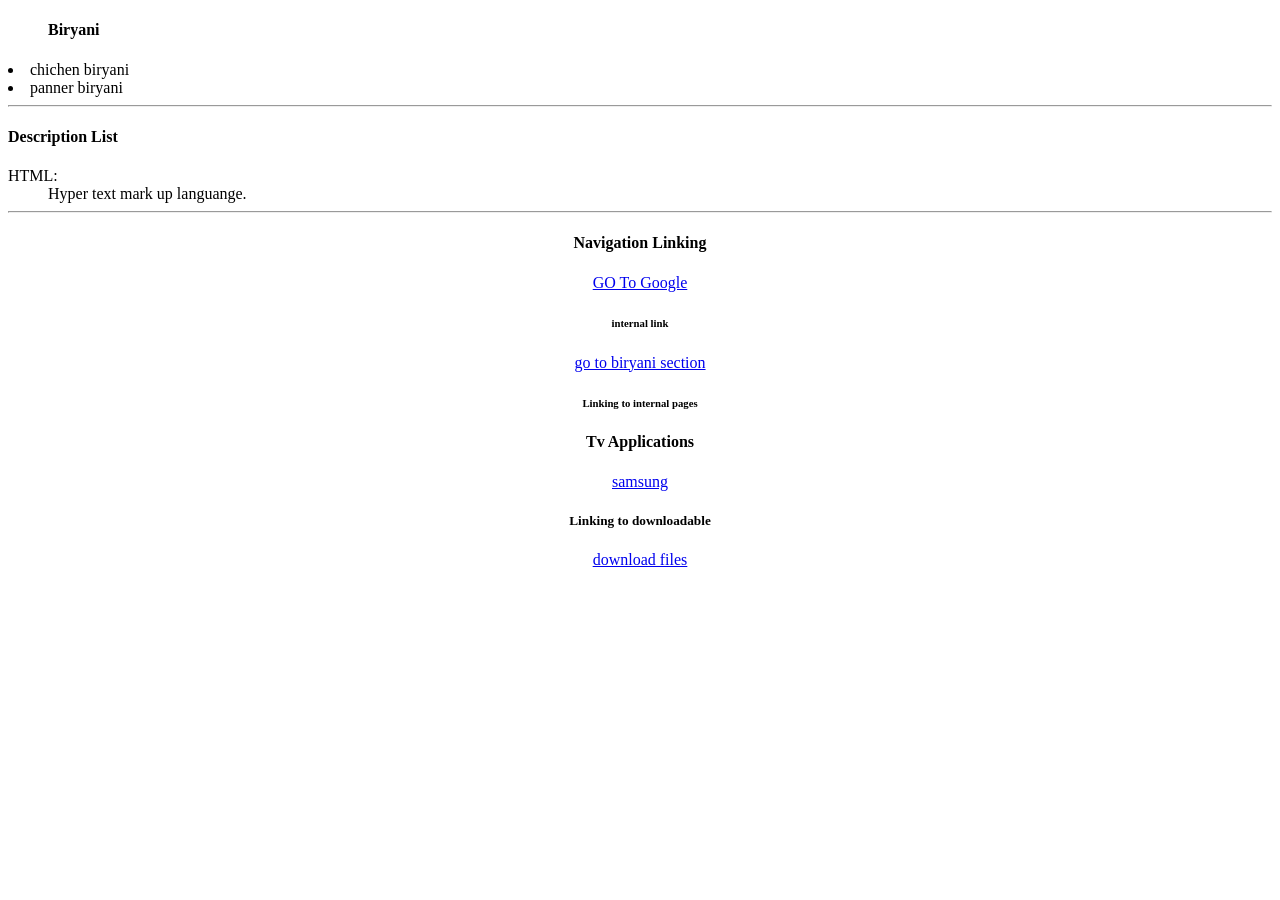
==== index.html @ ebe16415 "first commit" ====
<!DOCTYPE html>
<html lang="en">
<head>
    <meta charset="UTF-8">
    <meta name="viewport" content="width=device-width, initial-scale=1.0">
    <title>Document</title>
</head>
<body>
    <ul type="square" id="internal"><h4>Biryani</h4></ul>
  <li>chichen biryani</li>
  <li>panner biryani</li>  
  <hr>
  <dl><h4>Description List</h4></dl>
  <dt>HTML:</dt>
  <dd>Hyper text mark up languange.</dd>
  <hr>
  <center>
    <h4>Navigation Linking</h4>
    <a href="https://google.com">GO To Google</a>

    <h6>internal link</h6>
    <a href="#internal"> go to biryani section</a>
    
    <h6>Linking to internal pages</h6>
    <h4>Tv Applications</h4>
    <a href="samsung.html" target="'_blank">samsung</a>
    
    <h5>Linking to downloadable</h5>
    <a href="c:\Users\dell\Downloads\vennela divya.pdf" target="_blank" downloads>download files</a>
  </center>
</body>
</html>
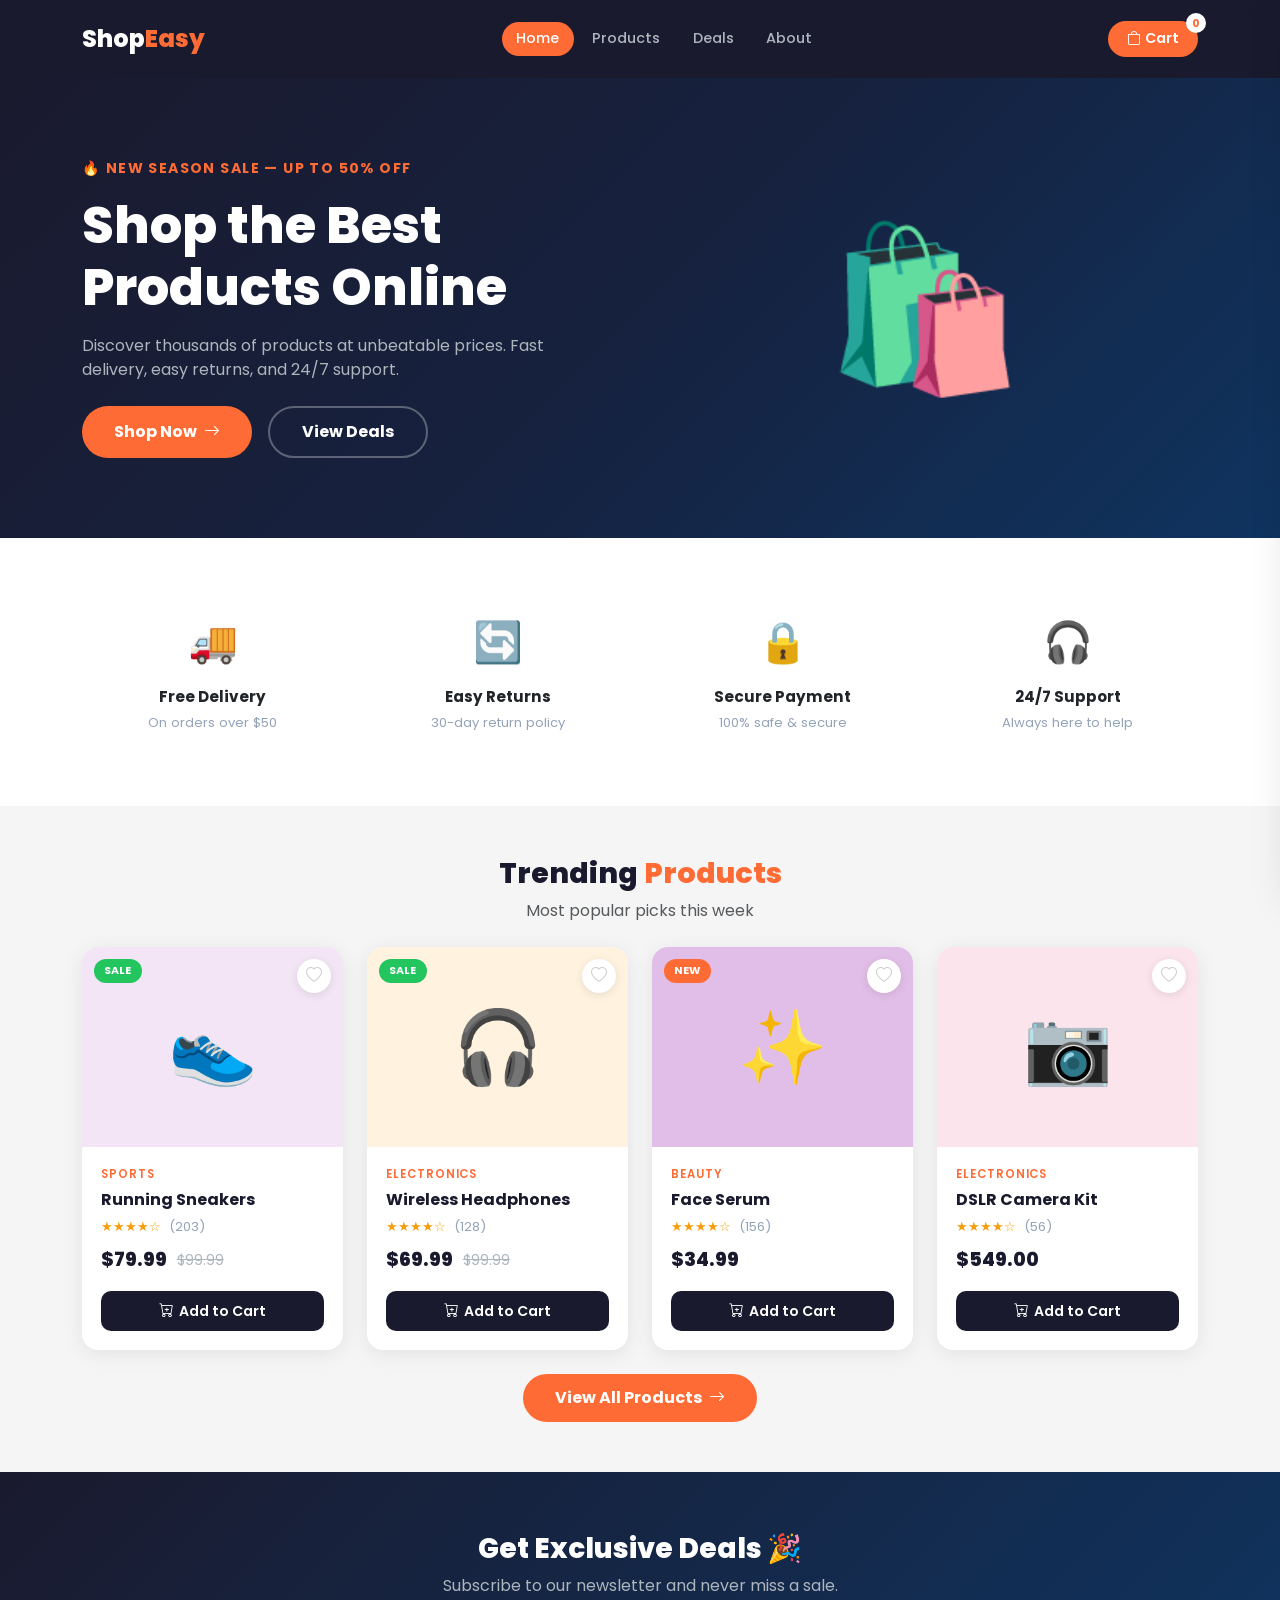
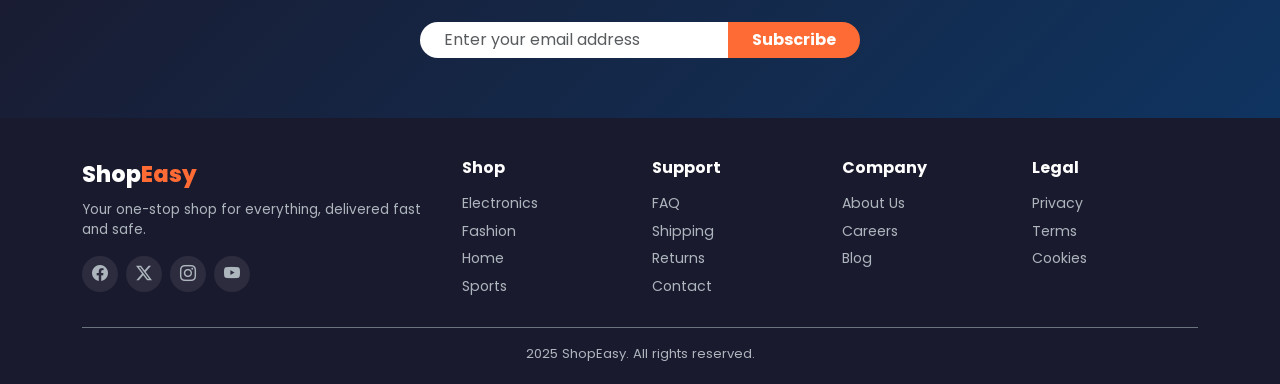
==== commit 5f51d399: "Add files via upload" ====
--- a/index.html
+++ b/index.html
@@ -1,32 +1,801 @@
-<!DOCTYPE html>
-<html lang="en">
-<head>
-    <meta charset="UTF-8">
-    <meta name="viewport" content="width=device-width, initial-scale=1.0">
-    <title>Document</title>
-</head>
-<body>
-    <ul type="square" id="internal"><h4>Biryani</h4></ul>
-  <li>chichen biryani</li>
-  <li>panner biryani</li>  
-  <hr>
-  <dl><h4>Description List</h4></dl>
-  <dt>HTML:</dt>
-  <dd>Hyper text mark up languange.</dd>
-  <hr>
-  <center>
-    <h4>Navigation Linking</h4>
-    <a href="https://google.com">GO To Google</a>
-
-    <h6>internal link</h6>
-    <a href="#internal"> go to biryani section</a>
-    
-    <h6>Linking to internal pages</h6>
-    <h4>Tv Applications</h4>
-    <a href="samsung.html" target="'_blank">samsung</a>
-    
-    <h5>Linking to downloadable</h5>
-    <a href="c:\Users\dell\Downloads\vennela divya.pdf" target="_blank" downloads>download files</a>
-  </center>
-</body>
+<!DOCTYPE html>
+<html lang="en">
+<head>
+  <meta charset="UTF-8"/>
+  <meta name="viewport" content="width=device-width, initial-scale=1.0"/>
+  <title>ShopEasy - E-Commerce</title>
+  <link href="https://cdn.jsdelivr.net/npm/bootstrap@5.3.3/dist/css/bootstrap.min.css" rel="stylesheet"/>
+  <link href="https://cdn.jsdelivr.net/npm/bootstrap-icons@1.11.3/font/bootstrap-icons.css" rel="stylesheet"/>
+  <link href="https://fonts.googleapis.com/css2?family=Poppins:wght@400;500;600;700;800&display=swap" rel="stylesheet"/>
+  <style>
+    :root {
+      --primary: #ff6b35;
+      --primary-dark: #e55a24;
+      --dark: #1a1a2e;
+    }
+    * { box-sizing: border-box; }
+    body { font-family: 'Poppins', sans-serif; background: #f5f5f5; margin: 0; }
+    .page { display: none; }
+    .page.active { display: block; animation: fadeIn .3s ease; }
+    @keyframes fadeIn { from{opacity:0;transform:translateY(10px)} to{opacity:1;transform:translateY(0)} }
+
+    /* NAVBAR */
+    .navbar { background: var(--dark); padding: 1rem 0; position: sticky; top: 0; z-index: 999; }
+    .navbar-brand { font-size: 1.5rem; font-weight: 800; color: #fff !important; text-decoration: none; }
+    .navbar-brand span { color: var(--primary); }
+    .nav-link { color: #adb5bd !important; font-weight: 500; font-size: .9rem; cursor: pointer; padding: .4rem .9rem !important; border-radius: 20px; transition: all .2s; }
+    .nav-link:hover { color: #fff !important; background: rgba(255,255,255,.08); }
+    .nav-link.active-nav { color: #fff !important; background: var(--primary) !important; }
+    .cart-btn { background: var(--primary); color: #fff; border: none; border-radius: 25px; padding: .45rem 1.2rem; font-size: .88rem; font-weight: 600; cursor: pointer; font-family: 'Poppins', sans-serif; transition: background .2s; position: relative; }
+    .cart-btn:hover { background: var(--primary-dark); }
+    .cart-count { position: absolute; top: -8px; right: -8px; background: #fff; color: var(--primary); border-radius: 50%; width: 20px; height: 20px; font-size: .7rem; font-weight: 700; display: flex; align-items: center; justify-content: center; }
+
+    /* HERO */
+    .hero { background: linear-gradient(135deg,#1a1a2e,#16213e,#0f3460); padding: 80px 0; color: #fff; }
+    .hero h1 { font-size: clamp(2rem,5vw,3.2rem); font-weight: 800; line-height: 1.2; }
+    .hero p { color: #adb5bd; max-width: 480px; }
+    .hero-img { font-size: 10rem; text-align: center; animation: float 3s ease-in-out infinite; }
+    @keyframes float { 0%,100%{transform:translateY(0)} 50%{transform:translateY(-18px)} }
+    .btn-custom { background: var(--primary); color: #fff; border: none; border-radius: 30px; padding: .75rem 2rem; font-size: 1rem; font-weight: 700; font-family: 'Poppins',sans-serif; cursor: pointer; transition: background .2s,transform .1s; display: inline-block; }
+    .btn-custom:hover { background: var(--primary-dark); transform: scale(1.04); }
+
+    /* FEATURES */
+    .features-section { background: #fff; padding: 50px 0; }
+    .feature-card { text-align: center; padding: 1.5rem; }
+    .feature-icon { font-size: 2.5rem; margin-bottom: 1rem; }
+    .feature-card h6 { font-size: .95rem; font-weight: 700; margin-bottom: .4rem; }
+    .feature-card p { font-size: .82rem; color: #94a3b8; margin: 0; }
+
+    /* FILTER */
+    .filter-btn { border: 1.5px solid #dee2e6; background: #fff; border-radius: 25px; padding: .4rem 1.1rem; font-size: .85rem; font-weight: 600; cursor: pointer; font-family: 'Poppins',sans-serif; transition: all .2s; color: #555; }
+    .filter-btn:hover { border-color: var(--primary); color: var(--primary); }
+    .filter-btn.active { background: var(--primary); color: #fff; border-color: var(--primary); }
+
+    /* PRODUCTS */
+    .products-section { padding: 50px 0; }
+    .section-title { font-size: 1.8rem; font-weight: 800; color: var(--dark); }
+    .section-title span { color: var(--primary); }
+    .product-card { background: #fff; border-radius: 16px; overflow: hidden; border: none; box-shadow: 0 4px 20px rgba(0,0,0,.08); transition: transform .3s,box-shadow .3s; height: 100%; }
+    .product-card:hover { transform: translateY(-6px); box-shadow: 0 16px 40px rgba(0,0,0,.12); }
+    .product-img { height: 200px; display: flex; align-items: center; justify-content: center; font-size: 5rem; position: relative; }
+    .badge-new { position:absolute;top:12px;left:12px;background:var(--primary);color:#fff;font-size:.68rem;font-weight:700;padding:.25rem .65rem;border-radius:20px; }
+    .badge-sale { position:absolute;top:12px;left:12px;background:#22c55e;color:#fff;font-size:.68rem;font-weight:700;padding:.25rem .65rem;border-radius:20px; }
+    .wishlist-btn { position:absolute;top:12px;right:12px;width:34px;height:34px;border-radius:50%;background:#fff;border:none;cursor:pointer;display:flex;align-items:center;justify-content:center;font-size:1rem;color:#ccc;box-shadow:0 2px 8px rgba(0,0,0,.1);transition:color .2s,transform .1s; }
+    .wishlist-btn:hover,.wishlist-btn.active { color:#ef4444;transform:scale(1.1); }
+    .product-body { padding: 1.2rem; }
+    .product-category { font-size:.72rem;font-weight:600;color:var(--primary);text-transform:uppercase;letter-spacing:.08em;margin-bottom:.3rem; }
+    .product-name { font-size:1rem;font-weight:700;color:var(--dark);margin-bottom:.3rem; }
+    .product-rating { color:#f59e0b;font-size:.82rem;margin-bottom:.6rem; }
+    .product-rating span { color:#94a3b8;margin-left:4px; }
+    .price-wrap { display:flex;align-items:center;gap:.6rem;margin-bottom:1rem; }
+    .price-new { font-size:1.2rem;font-weight:800;color:var(--dark); }
+    .price-old { font-size:.88rem;color:#adb5bd;text-decoration:line-through; }
+    .add-to-cart { width:100%;background:var(--dark);color:#fff;border:none;border-radius:10px;padding:.6rem;font-size:.88rem;font-weight:600;font-family:'Poppins',sans-serif;cursor:pointer;transition:background .2s;display:flex;align-items:center;justify-content:center;gap:6px; }
+    .add-to-cart:hover { background:var(--primary); }
+    .add-to-cart.added { background:#22c55e; }
+
+    /* CART */
+    .cart-overlay { position:fixed;inset:0;background:rgba(0,0,0,.5);z-index:1040;opacity:0;pointer-events:none;transition:opacity .3s; }
+    .cart-overlay.open { opacity:1;pointer-events:all; }
+    .cart-sidebar { position:fixed;right:-420px;top:0;bottom:0;width:400px;background:#fff;z-index:1050;display:flex;flex-direction:column;box-shadow:-8px 0 40px rgba(0,0,0,.15);transition:right .3s; }
+    .cart-sidebar.open { right:0; }
+    .cart-header { padding:1.5rem;border-bottom:1px solid #eee;display:flex;justify-content:space-between;align-items:center; }
+    .cart-header h5 { font-size:1.1rem;font-weight:800;margin:0; }
+    .cart-close { background:none;border:none;font-size:1.4rem;cursor:pointer;color:#666; }
+    .cart-items { flex:1;overflow-y:auto;padding:1rem 1.5rem; }
+    .cart-empty { text-align:center;padding:3rem 1rem;color:#adb5bd; }
+    .cart-empty i { font-size:3.5rem;display:block;margin-bottom:1rem; }
+    .cart-item { display:flex;gap:14px;padding:.9rem 0;border-bottom:1px solid #f1f5f9;align-items:center; }
+    .cart-item-img { width:64px;height:64px;border-radius:10px;background:#f8f9fa;display:flex;align-items:center;justify-content:center;font-size:1.8rem;flex-shrink:0; }
+    .cart-item-info { flex:1;min-width:0; }
+    .cart-item-name { font-size:.88rem;font-weight:600;margin-bottom:.2rem; }
+    .cart-item-price { font-size:.82rem;color:var(--primary);font-weight:700; }
+    .qty-wrap { display:flex;align-items:center;gap:6px;margin-top:.3rem; }
+    .qty-btn { width:26px;height:26px;border-radius:50%;border:1.5px solid #dee2e6;background:#fff;cursor:pointer;display:flex;align-items:center;justify-content:center;font-size:.8rem;transition:all .15s; }
+    .qty-btn:hover { border-color:var(--primary);color:var(--primary); }
+    .qty-val { font-size:.85rem;font-weight:700;width:20px;text-align:center; }
+    .remove-item { background:none;border:none;color:#ccc;cursor:pointer;font-size:1rem;transition:color .15s; }
+    .remove-item:hover { color:#ef4444; }
+    .cart-footer { padding:1.2rem 1.5rem;border-top:1px solid #eee; }
+    .cart-total { display:flex;justify-content:space-between;align-items:center;margin-bottom:1rem; }
+    .cart-total span:last-child { font-size:1.3rem;font-weight:800;color:var(--dark); }
+    .checkout-btn { width:100%;background:var(--primary);color:#fff;border:none;border-radius:12px;padding:.85rem;font-size:1rem;font-weight:700;font-family:'Poppins',sans-serif;cursor:pointer;transition:background .2s; }
+    .checkout-btn:hover { background:var(--primary-dark); }
+
+    /* DEALS */
+    .deal-banner { border-radius:16px;padding:2rem;color:#fff;overflow:hidden; }
+    .deal-banner h3 { font-weight:800; }
+    .deal-banner p { opacity:.85;margin-bottom:1rem; }
+    .countdown { display:flex;gap:10px;margin-top:.5rem; }
+    .count-box { background:rgba(255,255,255,.2);border-radius:8px;padding:.4rem .8rem;text-align:center; }
+    .count-box span { display:block;font-size:1.4rem;font-weight:800;line-height:1; }
+    .count-box small { font-size:.65rem;opacity:.8;text-transform:uppercase; }
+
+    /* ABOUT */
+    .about-hero { background:linear-gradient(135deg,#1a1a2e,#0f3460);padding:80px 0;color:#fff;text-align:center; }
+    .about-hero h1 { font-size:3rem;font-weight:900; }
+    .team-card { background:#fff;border-radius:16px;padding:1.5rem;text-align:center;box-shadow:0 4px 20px rgba(0,0,0,.08);transition:transform .3s; }
+    .team-card:hover { transform:translateY(-6px); }
+    .team-avatar { font-size:4rem;margin-bottom:.8rem; }
+    .team-card h6 { font-weight:800;margin-bottom:.2rem; }
+    .team-card p { font-size:.8rem;color:#94a3b8;margin:0; }
+    .stat-box { background:#fff;border-radius:16px;padding:2rem;text-align:center;box-shadow:0 4px 20px rgba(0,0,0,.08); }
+    .stat-box h2 { font-size:2.5rem;font-weight:900;color:var(--primary);margin-bottom:.3rem; }
+    .stat-box p { color:#94a3b8;margin:0;font-size:.88rem; }
+
+    /* TOAST */
+    .toast-msg { position:fixed;bottom:24px;left:50%;transform:translateX(-50%) translateY(80px);background:var(--dark);color:#fff;padding:.7rem 1.5rem;border-radius:30px;font-size:.88rem;font-weight:600;z-index:9999;transition:transform .3s,opacity .3s;opacity:0;pointer-events:none; }
+    .toast-msg.show { transform:translateX(-50%) translateY(0);opacity:1; }
+
+    /* FOOTER */
+    footer { background:var(--dark);color:#adb5bd;padding:40px 0 20px; }
+    footer h6 { color:#fff;font-weight:700;margin-bottom:1rem; }
+    footer a { color:#adb5bd;text-decoration:none;font-size:.88rem;display:block;margin-bottom:.4rem; }
+    footer a:hover { color:#fff; }
+    .footer-brand { font-size:1.4rem;font-weight:800;color:#fff;margin-bottom:.5rem; }
+    .footer-brand span { color:var(--primary); }
+    .social-btn { width:36px;height:36px;border-radius:50%;background:rgba(255,255,255,.08);border:none;color:#adb5bd;font-size:1rem;cursor:pointer;display:inline-flex;align-items:center;justify-content:center;transition:background .15s,color .15s; }
+    .social-btn:hover { background:var(--primary);color:#fff; }
+  </style>
+</head>
+<body>
+
+<!-- TOAST -->
+<div class="toast-msg" id="toast">
+  <span id="toastText">Done!</span>
+</div>
+
+<!-- CART OVERLAY -->
+<div class="cart-overlay" id="cartOverlay" onclick="closeCart()"></div>
+
+<!-- CART SIDEBAR -->
+<div class="cart-sidebar" id="cartSidebar">
+  <div class="cart-header">
+    <h5><i class="bi bi-bag-check me-2" style="color:var(--primary);"></i>Your Cart</h5>
+    <button class="cart-close" onclick="closeCart()"><i class="bi bi-x-lg"></i></button>
+  </div>
+  <div class="cart-items" id="cartItems">
+    <div class="cart-empty">
+      <i class="bi bi-cart3"></i>
+      <p class="fw-bold">Your cart is empty</p>
+      <small>Add some products to get started!</small>
+    </div>
+  </div>
+  <div class="cart-footer">
+    <div class="cart-total">
+      <span>Total</span>
+      <span id="cartTotal">$0.00</span>
+    </div>
+    <button class="checkout-btn" onclick="checkout()">
+      <i class="bi bi-lock-fill me-2"></i>Secure Checkout
+    </button>
+  </div>
+</div>
+
+<!-- NAVBAR -->
+<nav class="navbar navbar-expand-lg">
+  <div class="container">
+    <a class="navbar-brand" href="#">Shop<span>Easy</span></a>
+    <button class="navbar-toggler border-0" type="button" data-bs-toggle="collapse" data-bs-target="#navMenu">
+      <i class="bi bi-list text-white fs-4"></i>
+    </button>
+    <div class="collapse navbar-collapse" id="navMenu">
+      <ul class="navbar-nav mx-auto gap-1">
+        <li class="nav-item"><a class="nav-link active-nav" id="nav-home" onclick="showPage('home')">Home</a></li>
+        <li class="nav-item"><a class="nav-link" id="nav-products" onclick="showPage('products')">Products</a></li>
+        <li class="nav-item"><a class="nav-link" id="nav-deals" onclick="showPage('deals')">Deals</a></li>
+        <li class="nav-item"><a class="nav-link" id="nav-about" onclick="showPage('about')">About</a></li>
+      </ul>
+      <div class="d-flex align-items-center gap-3">
+        <button class="cart-btn" onclick="openCart()">
+          <i class="bi bi-bag me-1"></i>Cart
+          <span class="cart-count" id="cartCount">0</span>
+        </button>
+      </div>
+    </div>
+  </div>
+</nav>
+
+<!-- ══════════ HOME PAGE ══════════ -->
+<div id="page-home" class="page active">
+  <section class="hero">
+    <div class="container">
+      <div class="row align-items-center gy-4">
+        <div class="col-lg-6">
+          <p style="color:var(--primary);font-weight:700;font-size:.88rem;letter-spacing:.1em;text-transform:uppercase;">
+            🔥 New Season Sale — Up to 50% Off
+          </p>
+          <h1 class="mb-3">Shop the Best<br>Products Online</h1>
+          <p class="mb-4">Discover thousands of products at unbeatable prices. Fast delivery, easy returns, and 24/7 support.</p>
+          <div class="d-flex gap-3 flex-wrap">
+            <button class="btn-custom" onclick="showPage('products')">
+              Shop Now <i class="bi bi-arrow-right ms-1"></i>
+            </button>
+            <button class="btn-custom" style="background:transparent;border:2px solid rgba(255,255,255,.3);"
+              onclick="showPage('deals')">
+              View Deals
+            </button>
+          </div>
+        </div>
+        <div class="col-lg-6">
+          <div class="hero-img">🛍️</div>
+        </div>
+      </div>
+    </div>
+  </section>
+
+  <section class="features-section">
+    <div class="container">
+      <div class="row g-4">
+        <div class="col-6 col-md-3">
+          <div class="feature-card">
+            <div class="feature-icon">🚚</div>
+            <h6>Free Delivery</h6><p>On orders over $50</p>
+          </div>
+        </div>
+        <div class="col-6 col-md-3">
+          <div class="feature-card">
+            <div class="feature-icon">🔄</div>
+            <h6>Easy Returns</h6><p>30-day return policy</p>
+          </div>
+        </div>
+        <div class="col-6 col-md-3">
+          <div class="feature-card">
+            <div class="feature-icon">🔒</div>
+            <h6>Secure Payment</h6><p>100% safe & secure</p>
+          </div>
+        </div>
+        <div class="col-6 col-md-3">
+          <div class="feature-card">
+            <div class="feature-icon">🎧</div>
+            <h6>24/7 Support</h6><p>Always here to help</p>
+          </div>
+        </div>
+      </div>
+    </div>
+  </section>
+
+  <section class="products-section">
+    <div class="container">
+      <div class="text-center mb-4">
+        <h2 class="section-title">Trending <span>Products</span></h2>
+        <p class="text-muted">Most popular picks this week</p>
+      </div>
+      <div class="row g-4" id="trendingGrid"></div>
+      <div class="text-center mt-4">
+        <button class="btn-custom" onclick="showPage('products')">
+          View All Products <i class="bi bi-arrow-right ms-1"></i>
+        </button>
+      </div>
+    </div>
+  </section>
+
+  <section style="background:linear-gradient(135deg,var(--dark),#0f3460);padding:60px 0;">
+    <div class="container text-center">
+      <h3 style="color:#fff;font-weight:800;margin-bottom:.5rem;">Get Exclusive Deals 🎉</h3>
+      <p style="color:#adb5bd;margin-bottom:1.5rem;">Subscribe to our newsletter and never miss a sale.</p>
+      <div class="input-group mx-auto" style="max-width:440px;">
+        <input type="email" class="form-control rounded-pill rounded-end-0 border-0 px-4"
+               placeholder="Enter your email address"
+               style="font-family:'Poppins',sans-serif;"/>
+        <button class="btn rounded-pill rounded-start-0 px-4"
+                style="background:var(--primary);color:#fff;border:none;font-family:'Poppins',sans-serif;font-weight:700;"
+                onclick="showToast('Subscribed successfully!')">Subscribe</button>
+      </div>
+    </div>
+  </section>
+
+  <footer>
+    <div class="container">
+      <div class="row g-4 mb-4">
+        <div class="col-lg-4">
+          <div class="footer-brand">Shop<span>Easy</span></div>
+          <p style="font-size:.85rem;margin-bottom:1rem;">Your one-stop shop for everything, delivered fast and safe.</p>
+          <div class="d-flex gap-2">
+            <button class="social-btn"><i class="bi bi-facebook"></i></button>
+            <button class="social-btn"><i class="bi bi-twitter-x"></i></button>
+            <button class="social-btn"><i class="bi bi-instagram"></i></button>
+            <button class="social-btn"><i class="bi bi-youtube"></i></button>
+          </div>
+        </div>
+        <div class="col-6 col-lg-2">
+          <h6>Shop</h6>
+          <a href="#">Electronics</a><a href="#">Fashion</a>
+          <a href="#">Home</a><a href="#">Sports</a>
+        </div>
+        <div class="col-6 col-lg-2">
+          <h6>Support</h6>
+          <a href="#">FAQ</a><a href="#">Shipping</a>
+          <a href="#">Returns</a><a href="#">Contact</a>
+        </div>
+        <div class="col-6 col-lg-2">
+          <h6>Company</h6>
+          <a href="#">About Us</a><a href="#">Careers</a><a href="#">Blog</a>
+        </div>
+        <div class="col-6 col-lg-2">
+          <h6>Legal</h6>
+          <a href="#">Privacy</a><a href="#">Terms</a><a href="#">Cookies</a>
+        </div>
+      </div>
+      <div class="border-top border-secondary pt-3 text-center" style="font-size:.82rem;">
+        2025 ShopEasy. All rights reserved.
+      </div>
+    </div>
+  </footer>
+</div>
+
+<!-- ══════════ PRODUCTS PAGE ══════════ -->
+<div id="page-products" class="page">
+  <section class="products-section">
+    <div class="container">
+      <div class="d-flex justify-content-between align-items-center flex-wrap gap-3 mb-4">
+        <div>
+          <h2 class="section-title">All <span>Products</span></h2>
+          <p class="text-muted mb-0" id="productCount">Showing 12 products</p>
+        </div>
+        <select class="form-select form-select-sm rounded-pill"
+                style="width:160px;font-family:'Poppins',sans-serif;"
+                onchange="sortProducts(this.value)">
+          <option value="default">Sort by</option>
+          <option value="price-low">Price: Low to High</option>
+          <option value="price-high">Price: High to Low</option>
+          <option value="rating">Top Rated</option>
+        </select>
+      </div>
+      <div class="d-flex flex-wrap gap-2 mb-4">
+        <button class="filter-btn active" onclick="filterProducts('all',this)">All</button>
+        <button class="filter-btn" onclick="filterProducts('electronics',this)">Electronics</button>
+        <button class="filter-btn" onclick="filterProducts('fashion',this)">Fashion</button>
+        <button class="filter-btn" onclick="filterProducts('home',this)">Home</button>
+        <button class="filter-btn" onclick="filterProducts('sports',this)">Sports</button>
+        <button class="filter-btn" onclick="filterProducts('beauty',this)">Beauty</button>
+      </div>
+      <div class="row g-4" id="productGrid"></div>
+    </div>
+  </section>
+  <footer>
+    <div class="container">
+      <div class="text-center py-2" style="font-size:.82rem;">2025 ShopEasy. All rights reserved.</div>
+    </div>
+  </footer>
+</div>
+
+<!-- ══════════ DEALS PAGE ══════════ -->
+<div id="page-deals" class="page">
+  <section style="padding:50px 0;background:#f5f5f5;">
+    <div class="container">
+      <div class="text-center mb-5">
+        <h2 class="section-title">Hot <span>Deals</span> 🔥</h2>
+        <p class="text-muted">Limited time offers — grab them before they are gone!</p>
+      </div>
+      <div class="row g-4 mb-5">
+        <div class="col-md-6">
+          <div class="deal-banner" style="background:linear-gradient(135deg,#e63946,#c1121f);">
+            <h3>Flash Sale! 🎧</h3>
+            <p>Up to 40% off on all Electronics today only</p>
+            <div class="countdown" id="countdown1"></div>
+            <button class="btn-custom mt-3" style="background:#fff;color:#e63946;"
+              onclick="filterProducts('electronics',null);showPage('products')">
+              Shop Electronics
+            </button>
+          </div>
+        </div>
+        <div class="col-md-6">
+          <div class="deal-banner" style="background:linear-gradient(135deg,#1a1a2e,#0f3460);">
+            <h3>Weekend Deal! 👗</h3>
+            <p>Buy 2 fashion items and get 30% off the second</p>
+            <div class="countdown" id="countdown2"></div>
+            <button class="btn-custom mt-3" style="background:#fff;color:#1a1a2e;"
+              onclick="filterProducts('fashion',null);showPage('products')">
+              Shop Fashion
+            </button>
+          </div>
+        </div>
+      </div>
+      <h4 style="font-weight:800;" class="mb-3">Deal of the Day</h4>
+      <div class="row g-4" id="dealsGrid"></div>
+    </div>
+  </section>
+  <footer>
+    <div class="container">
+      <div class="text-center py-2" style="font-size:.82rem;">2025 ShopEasy. All rights reserved.</div>
+    </div>
+  </footer>
+</div>
+
+<!-- ══════════ ABOUT PAGE ══════════ -->
+<div id="page-about" class="page">
+  <section class="about-hero">
+    <div class="container">
+      <p style="color:var(--primary);font-weight:700;letter-spacing:.1em;text-transform:uppercase;font-size:.88rem;">Who We Are</p>
+      <h1 class="mb-3">About ShopEasy</h1>
+      <p style="color:#adb5bd;max-width:600px;margin:0 auto;font-size:1.05rem;">
+        We are on a mission to make online shopping simple, affordable, and enjoyable for everyone.
+      </p>
+    </div>
+  </section>
+
+  <section style="background:#f5f5f5;padding:50px 0;">
+    <div class="container">
+      <div class="row g-4 mb-5">
+        <div class="col-6 col-md-3">
+          <div class="stat-box"><h2>50K+</h2><p>Happy Customers</p></div>
+        </div>
+        <div class="col-6 col-md-3">
+          <div class="stat-box"><h2>10K+</h2><p>Products Listed</p></div>
+        </div>
+        <div class="col-6 col-md-3">
+          <div class="stat-box"><h2>120+</h2><p>Countries Served</p></div>
+        </div>
+        <div class="col-6 col-md-3">
+          <div class="stat-box"><h2>99%</h2><p>Satisfaction Rate</p></div>
+        </div>
+      </div>
+
+      <div class="row align-items-center g-5 mb-5">
+        <div class="col-lg-6">
+          <h2 class="section-title mb-3">Our <span>Story</span></h2>
+          <p class="text-muted mb-3">ShopEasy was founded in 2020 with one simple idea — shopping online should be as easy as walking into your favorite store.</p>
+          <p class="text-muted mb-3">We started with just 100 products and a small team of 5. Today we serve over 50,000 customers across 120+ countries.</p>
+          <p class="text-muted">Our commitment to quality, speed, and customer happiness has never wavered since day one.</p>
+        </div>
+        <div class="col-lg-6 text-center" style="font-size:10rem;">🏪</div>
+      </div>
+
+      <div class="text-center mb-4">
+        <h2 class="section-title">Meet the <span>Team</span></h2>
+      </div>
+      <div class="row g-4 mb-5">
+        <div class="col-6 col-md-3">
+          <div class="team-card">
+            <div class="team-avatar">👩</div>
+            <h6>SEEMA KUMARI</h6><p>CEO and Co-Founder</p>
+          </div>
+        </div>
+        <div class="col-6 col-md-3">
+          <div class="team-card">
+            <div class="team-avatar">👩‍💻</div>
+            <h6>SRI VINAYA</h6><p>CTO and Co-Founder</p>
+          </div>
+        </div>
+        <div class="col-6 col-md-3">
+          <div class="team-card">
+            <div class="team-avatar">👨‍🎨</div>
+            <h6>AKSHITHA</h6><p>Head of Design</p>
+          </div>
+        </div>
+        <div class="col-6 col-md-3">
+          <div class="team-card">
+            <div class="team-avatar">👩‍💼</div>
+            <h6>DIVYA</h6><p>Head of Logistics</p>
+          </div>
+        </div>
+      </div>
+
+      <div class="text-center mb-4">
+        <h2 class="section-title">Our <span>Values</span></h2>
+      </div>
+      <div class="row g-4">
+        <div class="col-md-4">
+          <div class="stat-box">
+            <div style="font-size:2.5rem;margin-bottom:1rem;">🤝</div>
+            <h6 class="fw-bold mb-2">Trust</h6>
+            <p>We build every relationship on honesty, transparency, and integrity.</p>
+          </div>
+        </div>
+        <div class="col-md-4">
+          <div class="stat-box">
+            <div style="font-size:2.5rem;margin-bottom:1rem;">⚡</div>
+            <h6 class="fw-bold mb-2">Speed</h6>
+            <p>Fast checkout, fast delivery, fast support — always.</p>
+          </div>
+        </div>
+        <div class="col-md-4">
+          <div class="stat-box">
+            <div style="font-size:2.5rem;margin-bottom:1rem;">💚</div>
+            <h6 class="fw-bold mb-2">Sustainability</h6>
+            <p>We are committed to eco-friendly packaging and carbon-neutral delivery.</p>
+          </div>
+        </div>
+      </div>
+    </div>
+  </section>
+
+  <footer>
+    <div class="container">
+      <div class="text-center py-2" style="font-size:.82rem;">2025 ShopEasy. All rights reserved.</div>
+    </div>
+  </footer>
+</div>
+
+<script src="https://cdn.jsdelivr.net/npm/bootstrap@5.3.3/dist/js/bootstrap.bundle.min.js"></script>
+<script>
+
+var allProducts = [
+  { id:1,  name:"Wireless Headphones", category:"electronics", price:69.99,  oldPrice:99.99,  rating:4.8, reviews:128, emoji:"🎧", badge:"sale", bg:"#fff3e0" },
+  { id:2,  name:"Smart Watch Pro",     category:"electronics", price:199.00, oldPrice:0,      rating:4.6, reviews:74,  emoji:"⌚", badge:"new",  bg:"#e3f2fd" },
+  { id:3,  name:"Running Sneakers",    category:"sports",      price:79.99,  oldPrice:99.99,  rating:4.9, reviews:203, emoji:"👟", badge:"sale", bg:"#f3e5f5" },
+  { id:4,  name:"DSLR Camera Kit",     category:"electronics", price:549.00, oldPrice:0,      rating:4.7, reviews:56,  emoji:"📷", badge:"",     bg:"#fce4ec" },
+  { id:5,  name:"Ergonomic Chair",     category:"home",        price:254.00, oldPrice:299.00, rating:4.5, reviews:91,  emoji:"🪑", badge:"sale", bg:"#e8f5e9" },
+  { id:6,  name:"Laptop Sleeve",       category:"electronics", price:24.99,  oldPrice:0,      rating:3.8, reviews:38,  emoji:"💻", badge:"",     bg:"#e0f7fa" },
+  { id:7,  name:"Yoga Mat Premium",    category:"sports",      price:39.99,  oldPrice:54.99,  rating:4.7, reviews:115, emoji:"🧘", badge:"sale", bg:"#fff3e0" },
+  { id:8,  name:"Silk Dress",          category:"fashion",     price:89.00,  oldPrice:0,      rating:4.4, reviews:62,  emoji:"👗", badge:"new",  bg:"#fce4ec" },
+  { id:9,  name:"Coffee Maker",        category:"home",        price:119.00, oldPrice:149.00, rating:4.6, reviews:87,  emoji:"☕", badge:"sale", bg:"#efebe9" },
+  { id:10, name:"Perfume Collection",  category:"beauty",      price:65.00,  oldPrice:0,      rating:4.5, reviews:49,  emoji:"🌸", badge:"new",  bg:"#f8bbd0" },
+  { id:11, name:"Leather Wallet",      category:"fashion",     price:45.00,  oldPrice:60.00,  rating:4.3, reviews:33,  emoji:"👜", badge:"sale", bg:"#ffe0b2" },
+  { id:12, name:"Face Serum",          category:"beauty",      price:34.99,  oldPrice:0,      rating:4.8, reviews:156, emoji:"✨", badge:"new",  bg:"#e1bee7" }
+];
+
+var cart = [];
+var currentFilter = 'all';
+var currentSort = 'default';
+
+// ═══ PAGE NAVIGATION ═══
+function showPage(pageName) {
+  var pages = document.querySelectorAll('.page');
+  for (var i = 0; i < pages.length; i++) {
+    pages[i].classList.remove('active');
+  }
+  document.getElementById('page-' + pageName).classList.add('active');
+
+  var navLinks = document.querySelectorAll('.nav-link');
+  for (var j = 0; j < navLinks.length; j++) {
+    navLinks[j].classList.remove('active-nav');
+  }
+  var activeNav = document.getElementById('nav-' + pageName);
+  if (activeNav) activeNav.classList.add('active-nav');
+
+  window.scrollTo(0, 0);
+}
+
+// ═══ RENDER PRODUCTS ═══
+function renderProducts(products, containerId) {
+  var grid = document.getElementById(containerId);
+  if (!grid) return;
+
+  if (containerId === 'productGrid') {
+    document.getElementById('productCount').textContent = 'Showing ' + products.length + ' products';
+  }
+
+  if (products.length === 0) {
+    grid.innerHTML = '<div class="col-12 text-center py-5"><div style="font-size:3rem;">😕</div><p class="text-muted mt-2">No products found.</p></div>';
+    return;
+  }
+
+  var html = '';
+  for (var i = 0; i < products.length; i++) {
+    var p = products[i];
+    var stars = '';
+    for (var s = 0; s < Math.floor(p.rating); s++) stars += '★';
+    for (var e = Math.floor(p.rating); e < 5; e++) stars += '☆';
+
+    var badgeHtml = '';
+    if (p.badge === 'sale') badgeHtml = '<span class="badge-sale">SALE</span>';
+    if (p.badge === 'new') badgeHtml = '<span class="badge-new">NEW</span>';
+
+    var oldPriceHtml = '';
+    if (p.oldPrice > 0) {
+      oldPriceHtml = '<span class="price-old">$' + p.oldPrice.toFixed(2) + '</span>';
+    }
+
+    html += '<div class="col-sm-6 col-lg-4 col-xl-3">';
+    html += '<div class="product-card">';
+    html += '<div class="product-img" style="background:' + p.bg + ';">';
+    html += badgeHtml;
+    html += '<button class="wishlist-btn" id="wish-' + p.id + '" onclick="toggleWishlist(' + p.id + ')">';
+    html += '<i class="bi bi-heart"></i></button>';
+    html += '<span style="font-size:4.5rem;">' + p.emoji + '</span>';
+    html += '</div>';
+    html += '<div class="product-body">';
+    html += '<div class="product-category">' + p.category + '</div>';
+    html += '<div class="product-name">' + p.name + '</div>';
+    html += '<div class="product-rating">' + stars + ' <span>(' + p.reviews + ')</span></div>';
+    html += '<div class="price-wrap">';
+    html += '<span class="price-new">$' + p.price.toFixed(2) + '</span>';
+    html += oldPriceHtml;
+    html += '</div>';
+    html += '<button class="add-to-cart" id="btn-' + p.id + '" onclick="addToCart(' + p.id + ')">';
+    html += '<i class="bi bi-cart-plus"></i> Add to Cart</button>';
+    html += '</div></div></div>';
+  }
+  grid.innerHTML = html;
+}
+
+// ═══ FILTER ═══
+function filterProducts(cat, btn) {
+  if (btn) {
+    var btns = document.querySelectorAll('.filter-btn');
+    for (var i = 0; i < btns.length; i++) btns[i].classList.remove('active');
+    btn.classList.add('active');
+  }
+  currentFilter = cat;
+  applyFiltersAndSort();
+}
+
+function sortProducts(val) {
+  currentSort = val;
+  applyFiltersAndSort();
+}
+
+function applyFiltersAndSort() {
+  var result = [];
+  for (var i = 0; i < allProducts.length; i++) {
+    if (currentFilter === 'all' || allProducts[i].category === currentFilter) {
+      result.push(allProducts[i]);
+    }
+  }
+  if (currentSort === 'price-low') result.sort(function(a,b){ return a.price - b.price; });
+  if (currentSort === 'price-high') result.sort(function(a,b){ return b.price - a.price; });
+  if (currentSort === 'rating') result.sort(function(a,b){ return b.rating - a.rating; });
+  renderProducts(result, 'productGrid');
+}
+
+// ═══ WISHLIST ═══
+function toggleWishlist(id) {
+  var btn = document.getElementById('wish-' + id);
+  if (!btn) return;
+  btn.classList.toggle('active');
+  if (btn.classList.contains('active')) {
+    btn.querySelector('i').className = 'bi bi-heart-fill';
+    showToast('Added to wishlist!');
+  } else {
+    btn.querySelector('i').className = 'bi bi-heart';
+    showToast('Removed from wishlist');
+  }
+}
+
+// ═══ CART ═══
+function addToCart(id) {
+  var product = null;
+  for (var i = 0; i < allProducts.length; i++) {
+    if (allProducts[i].id === id) { product = allProducts[i]; break; }
+  }
+  if (!product) return;
+
+  var existing = null;
+  for (var j = 0; j < cart.length; j++) {
+    if (cart[j].id === id) { existing = cart[j]; break; }
+  }
+  if (existing) {
+    existing.qty++;
+  } else {
+    cart.push({ id:product.id, name:product.name, price:product.price, emoji:product.emoji, bg:product.bg, qty:1 });
+  }
+
+  updateCartUI();
+  renderCartItems();
+  showToast(product.name + ' added to cart!');
+
+  var btn = document.getElementById('btn-' + id);
+  if (btn) {
+    btn.classList.add('added');
+    btn.innerHTML = '<i class="bi bi-check-lg"></i> Added!';
+    setTimeout(function() {
+      btn.classList.remove('added');
+      btn.innerHTML = '<i class="bi bi-cart-plus"></i> Add to Cart';
+    }, 1500);
+  }
+}
+
+function removeFromCart(id) {
+  var newCart = [];
+  for (var i = 0; i < cart.length; i++) {
+    if (cart[i].id !== id) newCart.push(cart[i]);
+  }
+  cart = newCart;
+  updateCartUI();
+  renderCartItems();
+}
+
+function changeQty(id, delta) {
+  for (var i = 0; i < cart.length; i++) {
+    if (cart[i].id === id) {
+      cart[i].qty += delta;
+      if (cart[i].qty <= 0) { removeFromCart(id); return; }
+      break;
+    }
+  }
+  updateCartUI();
+  renderCartItems();
+}
+
+function updateCartUI() {
+  var total = 0;
+  var sum = 0;
+  for (var i = 0; i < cart.length; i++) {
+    total += cart[i].qty;
+    sum += cart[i].price * cart[i].qty;
+  }
+  document.getElementById('cartCount').textContent = total;
+  document.getElementById('cartTotal').textContent = '$' + sum.toFixed(2);
+}
+
+function renderCartItems() {
+  var c = document.getElementById('cartItems');
+  if (cart.length === 0) {
+    c.innerHTML = '<div class="cart-empty"><i class="bi bi-cart3"></i><p class="fw-bold">Your cart is empty</p><small>Add some products to get started!</small></div>';
+    return;
+  }
+  var html = '';
+  for (var i = 0; i < cart.length; i++) {
+    var item = cart[i];
+    html += '<div class="cart-item">';
+    html += '<div class="cart-item-img" style="background:' + item.bg + ';">' + item.emoji + '</div>';
+    html += '<div class="cart-item-info">';
+    html += '<div class="cart-item-name">' + item.name + '</div>';
+    html += '<div class="cart-item-price">$' + item.price.toFixed(2) + '</div>';
+    html += '<div class="qty-wrap">';
+    html += '<button class="qty-btn" onclick="changeQty(' + item.id + ',-1)"><i class="bi bi-dash"></i></button>';
+    html += '<span class="qty-val">' + item.qty + '</span>';
+    html += '<button class="qty-btn" onclick="changeQty(' + item.id + ',1)"><i class="bi bi-plus"></i></button>';
+    html += '</div></div>';
+    html += '<button class="remove-item" onclick="removeFromCart(' + item.id + ')"><i class="bi bi-trash3"></i></button>';
+    html += '</div>';
+  }
+  c.innerHTML = html;
+}
+
+function openCart() {
+  document.getElementById('cartSidebar').classList.add('open');
+  document.getElementById('cartOverlay').classList.add('open');
+}
+function closeCart() {
+  document.getElementById('cartSidebar').classList.remove('open');
+  document.getElementById('cartOverlay').classList.remove('open');
+}
+function checkout() {
+  if (cart.length === 0) { showToast('Your cart is empty!'); return; }
+  cart = [];
+  updateCartUI();
+  renderCartItems();
+  closeCart();
+  showToast('Order placed successfully! Thank you!');
+}
+
+// ═══ TOAST ═══
+function showToast(msg) {
+  var t = document.getElementById('toast');
+  document.getElementById('toastText').textContent = msg;
+  t.classList.add('show');
+  setTimeout(function() { t.classList.remove('show'); }, 2500);
+}
+
+// ═══ COUNTDOWN ═══
+function renderCountdown(id, hoursLeft) {
+  var el = document.getElementById(id);
+  if (!el) return;
+  var total = hoursLeft * 3600;
+  function tick() {
+    var h = Math.floor(total / 3600);
+    var m = Math.floor((total % 3600) / 60);
+    var s = total % 60;
+    var hh = h < 10 ? '0' + h : '' + h;
+    var mm = m < 10 ? '0' + m : '' + m;
+    var ss = s < 10 ? '0' + s : '' + s;
+    el.innerHTML =
+      '<div class="count-box"><span>' + hh + '</span><small>hrs</small></div>' +
+      '<div class="count-box"><span>' + mm + '</span><small>min</small></div>' +
+      '<div class="count-box"><span>' + ss + '</span><small>sec</small></div>';
+    if (total > 0) { total--; setTimeout(tick, 1000); }
+  }
+  tick();
+}
+
+// ═══ INIT ═══
+window.onload = function() {
+  var sorted = allProducts.slice().sort(function(a,b){ return b.rating - a.rating; });
+  var trending = sorted.slice(0, 4);
+  renderProducts(trending, 'trendingGrid');
+  renderProducts(allProducts, 'productGrid');
+  var deals = [];
+  for (var i = 0; i < allProducts.length; i++) {
+    if (allProducts[i].badge === 'sale') deals.push(allProducts[i]);
+  }
+  renderProducts(deals, 'dealsGrid');
+  renderCountdown('countdown1', 5);
+  renderCountdown('countdown2', 11);
+};
+
+</script>
+</body>
 </html>
